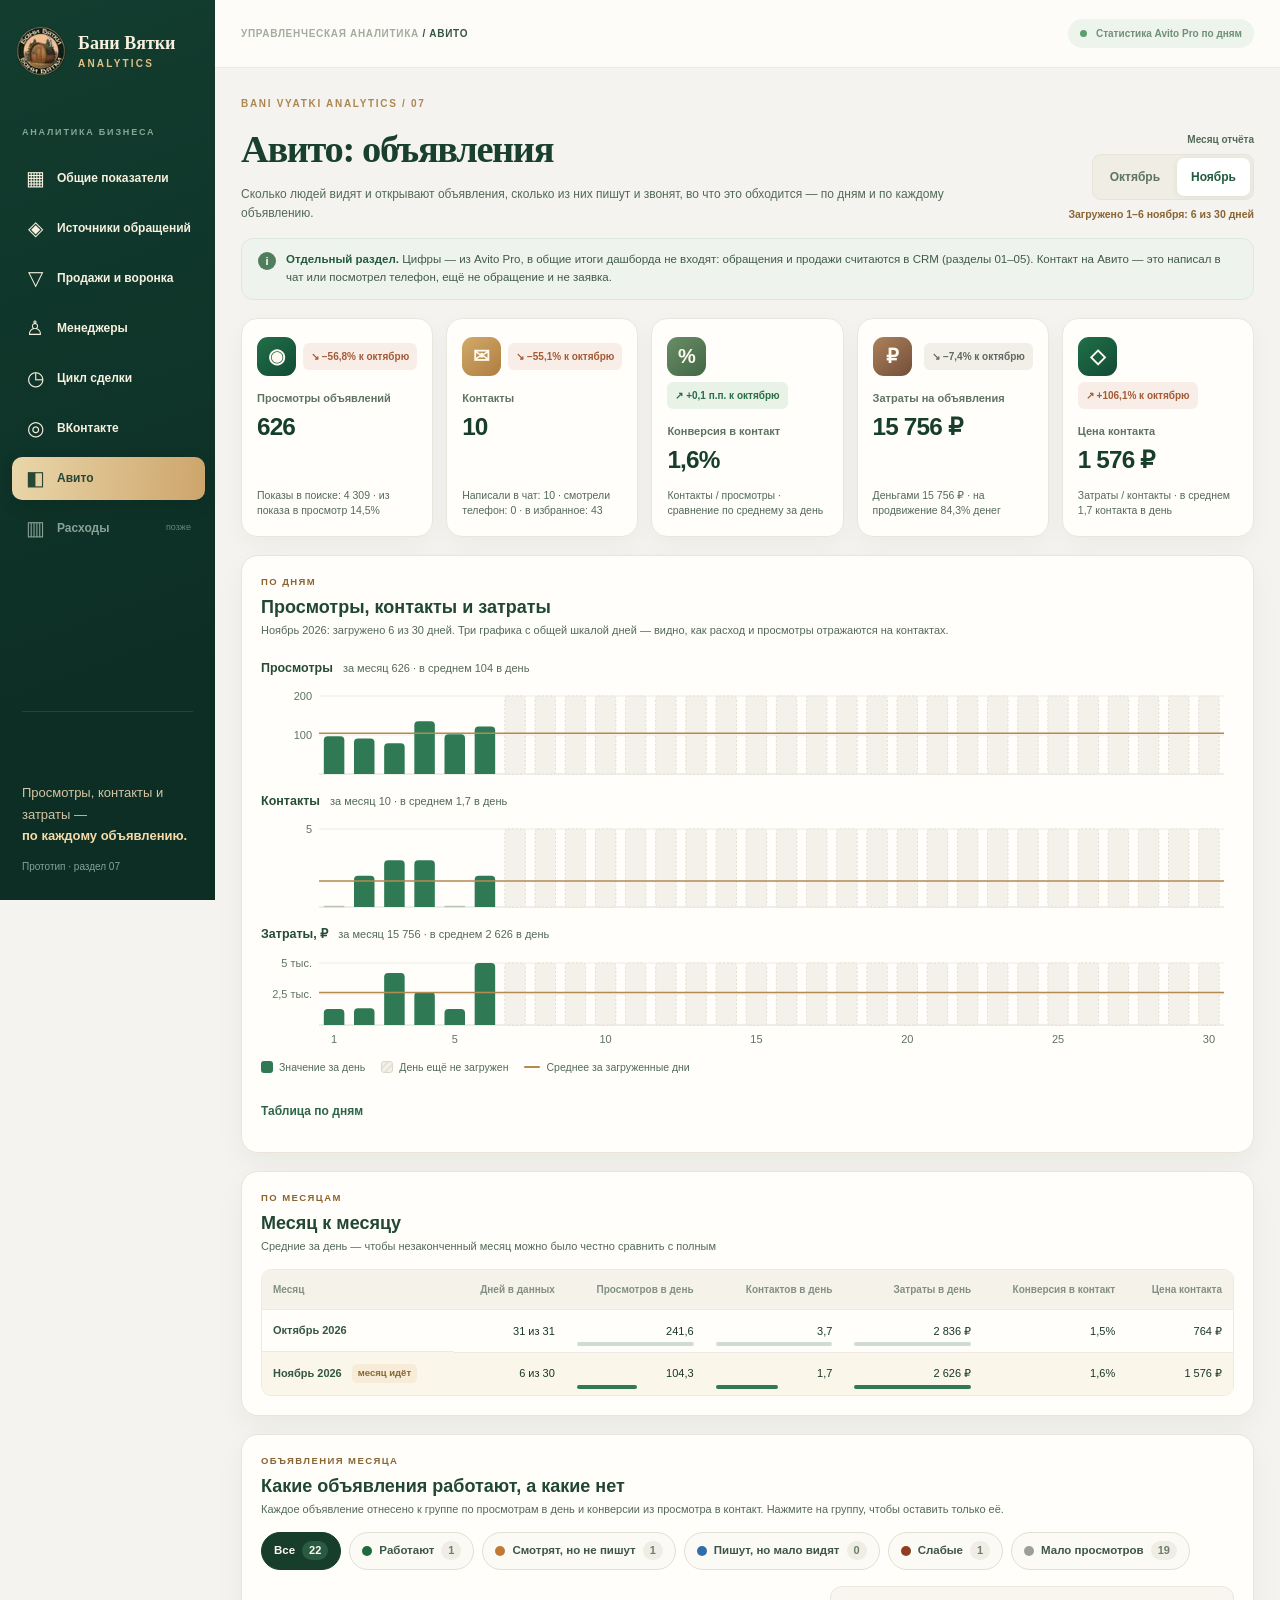
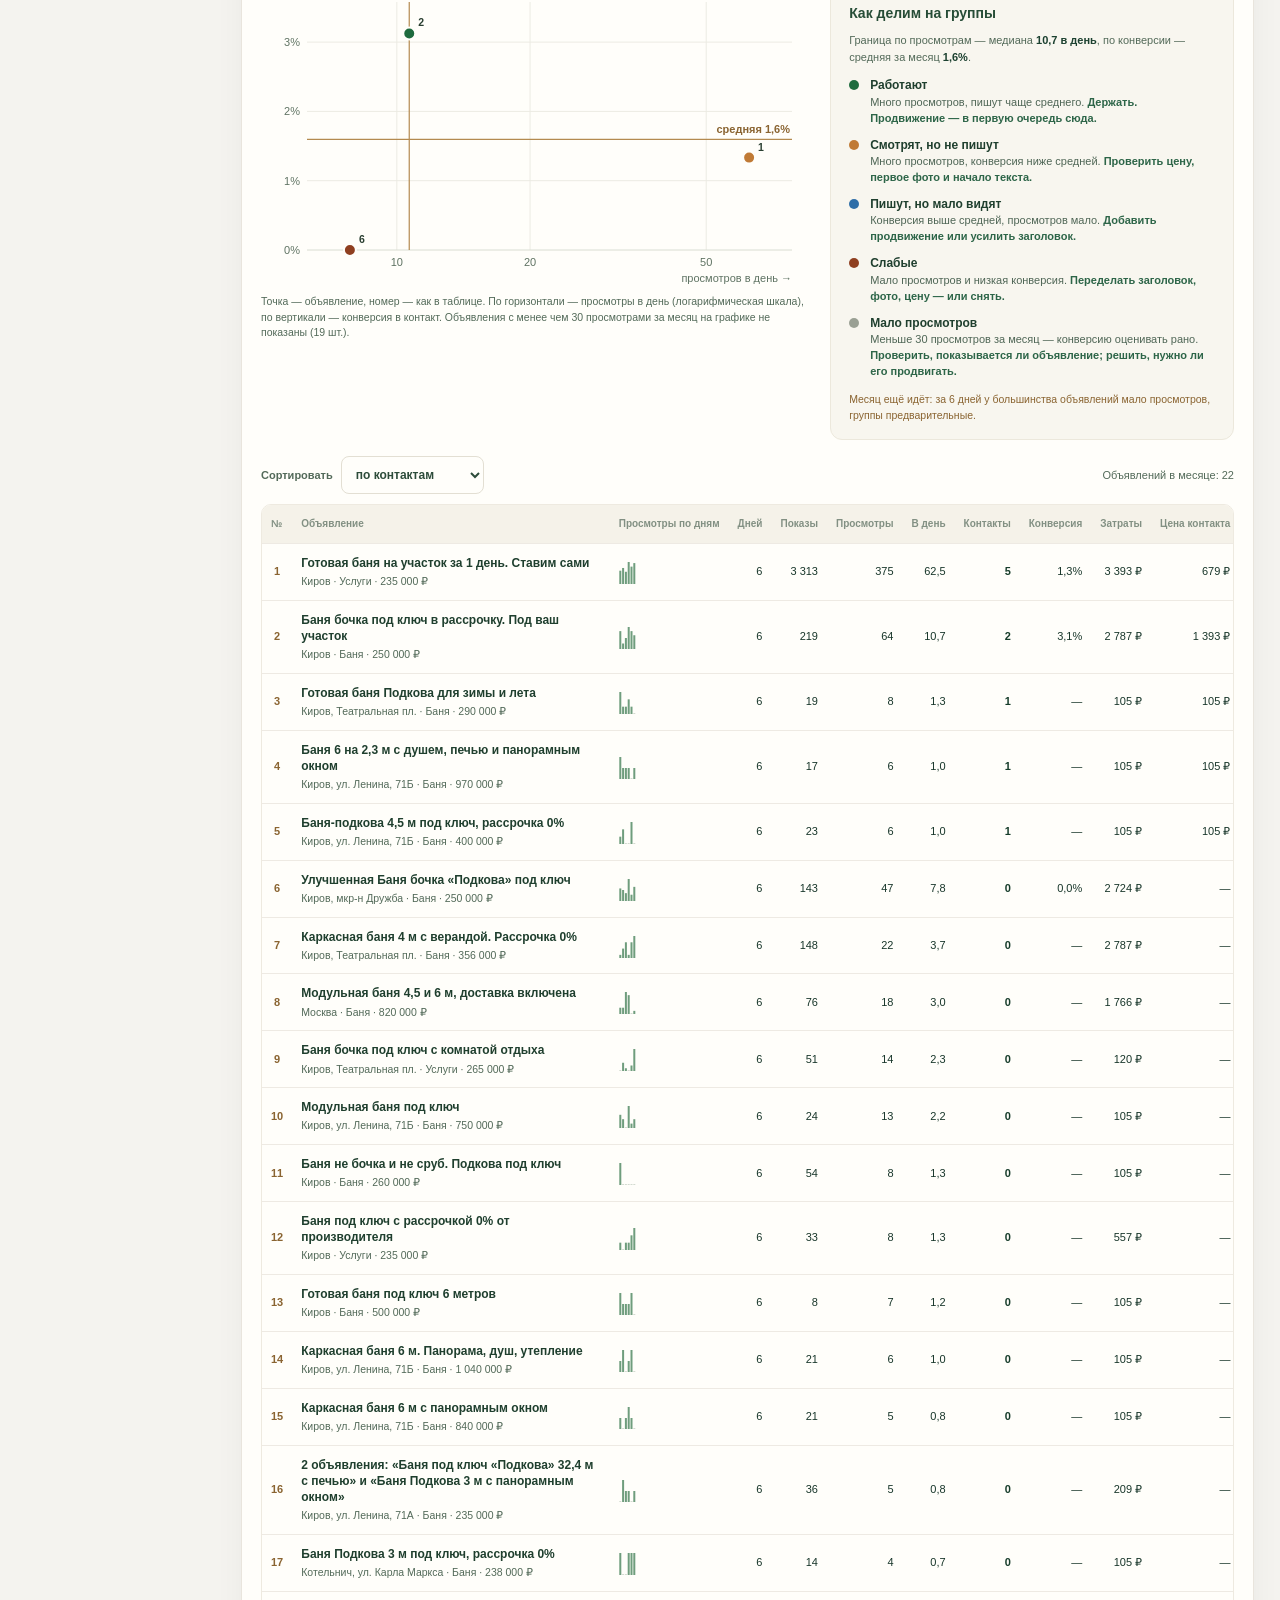
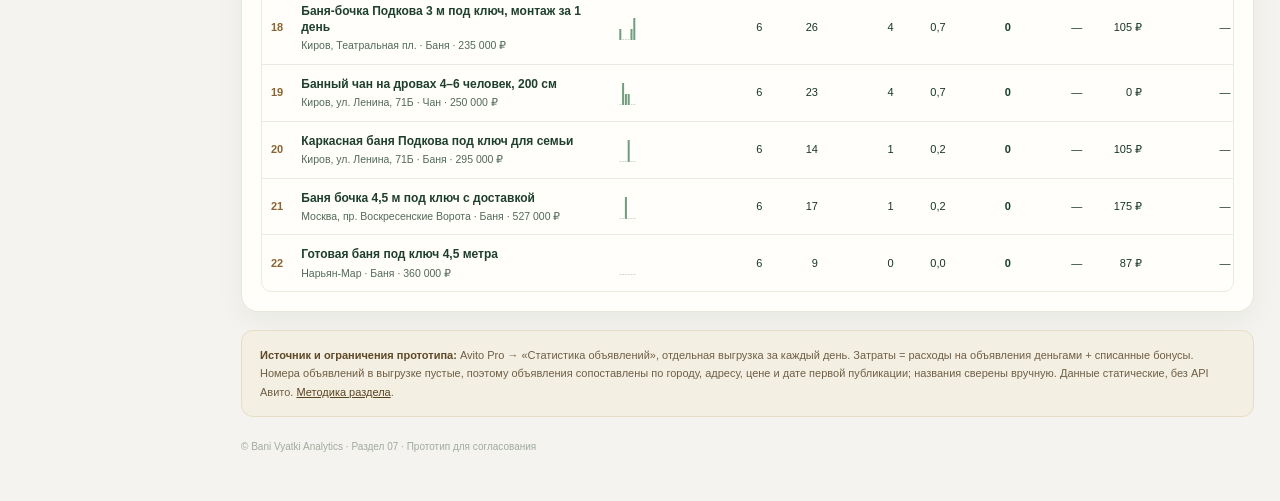
==== avito.html @ 8aa52f0e "Раздел 07 «Авито: объявления»: статистика Avito Pro по дням и объявлениям Отдельный раздел, в общие " ====
<!doctype html>
<html lang="ru">
<head>
<meta charset="utf-8">
<meta name="viewport" content="width=device-width,initial-scale=1">
<meta name="robots" content="noindex,nofollow">
<meta name="theme-color" content="#123d2f">
<title>Авито: объявления | Bani Vyatki Analytics</title>
<link rel="icon" type="image/webp" href="./assets/logo-bani-vyatki.webp">
<link rel="stylesheet" href="./design-system.css">
<link rel="stylesheet" href="./styles.css">
<link rel="stylesheet" href="./avito.css">
<link rel="stylesheet" href="./navigation.css">
<script src="./avito-data.js" defer></script>
<script src="./avito.js" defer></script>
<script src="./navigation.js" defer></script>
</head>
<body>
<div class="app-shell">
  <aside class="sidebar">
    <div class="brand"><span class="brand-mark"><img src="./assets/logo-bani-vyatki.webp" alt="Логотип Бани Вятки" width="52" height="52"></span><span class="brand-text"><b>Бани Вятки</b><small>ANALYTICS</small></span>
      <button class="bv-menu-toggle" type="button" aria-controls="bv-primary-nav" aria-expanded="false" aria-label="Открыть меню разделов">
        <span class="bv-menu-bars" aria-hidden="true"><span></span><span></span><span></span></span>
        <span class="bv-menu-toggle-text" aria-hidden="true">Меню</span>
      </button>
    </div>
    <div class="sidebar-caption">АНАЛИТИКА БИЗНЕСА</div>
    <nav id="bv-primary-nav" aria-label="Разделы дашборда">
      <a class="nav-link" href="./index.html" aria-label="Общие показатели" data-bv-label="Общие показатели"><span class="nav-icon" aria-hidden="true">▦</span><span class="bv-nav-label">Общие показатели</span></a>
      <a class="nav-link" href="./sources.html" aria-label="Источники обращений" data-bv-label="Источники обращений"><span class="nav-icon" aria-hidden="true">◈</span><span class="bv-nav-label">Источники обращений</span></a>
      <a class="nav-link" href="./sales.html" aria-label="Продажи и воронка" data-bv-label="Продажи и воронка"><span class="nav-icon" aria-hidden="true">▽</span><span class="bv-nav-label">Продажи и воронка</span></a>
      <a class="nav-link" href="./managers.html" aria-label="Менеджеры" data-bv-label="Менеджеры"><span class="nav-icon" aria-hidden="true">♙</span><span class="bv-nav-label">Менеджеры</span></a>
      <a class="nav-link" href="./cycle.html" aria-label="Цикл сделки" data-bv-label="Цикл сделки"><span class="nav-icon" aria-hidden="true">◷</span><span class="bv-nav-label">Цикл сделки</span></a>
      <a class="nav-link" href="./vk.html" aria-label="ВКонтакте" data-bv-label="ВКонтакте"><span class="nav-icon" aria-hidden="true">◎</span><span class="bv-nav-label">ВКонтакте</span></a>
      <a class="nav-link current" aria-current="page" href="./avito.html" aria-label="Авито: объявления" data-bv-label="Авито: объявления"><span class="nav-icon" aria-hidden="true">◧</span><span class="bv-nav-label">Авито</span></a>
      <span class="nav-link pending" data-bv-label="Расходы · позже" aria-label="Раздел «Расходы» пока не готов"><span class="nav-icon" aria-hidden="true">▥</span><span class="bv-nav-label">Расходы</span> <i>позже</i></span>
    </nav>
    <div class="sidebar-bottom">Просмотры, контакты и затраты —<br><strong>по каждому объявлению.</strong><small>Прототип · раздел 07</small></div>
  </aside>
  <div class="workspace">
    <header class="topbar"><span>УПРАВЛЕНЧЕСКАЯ АНАЛИТИКА <b>/ АВИТО</b></span><span class="demo-status"><span class="status-dot"></span> Статистика Avito Pro по дням</span></header>
    <main class="av-main" id="avito">
      <section class="av-heading">
        <div><p class="eyebrow">BANI VYATKI ANALYTICS / 07</p><h1>Авито: объявления</h1><p class="subtitle">Сколько людей видят и открывают объявления, сколько из них пишут и звонят, во что это обходится — по дням и по каждому объявлению.</p></div>
        <div class="av-month-picker"><span id="avMonthLabel">Месяц отчёта</span><div class="av-toggle av-month-switch" id="avMonthSwitch" role="group" aria-labelledby="avMonthLabel"></div><small id="avMonthNote" class="av-month-note"></small></div>
      </section>

      <div class="av-scope"><span class="av-scope-icon" aria-hidden="true">i</span><p><strong>Отдельный раздел.</strong> Цифры — из Avito Pro, в общие итоги дашборда не входят: обращения и продажи считаются в CRM (разделы 01–05). Контакт на Авито — это написал в чат или посмотрел телефон, ещё не обращение и не заявка.</p></div>

      <section class="av-kpis" id="avKpis" aria-label="Ключевые показатели месяца"></section>

      <section class="av-panel av-daily" aria-labelledby="avDailyTitle">
        <div class="av-panel-header"><div><span class="av-kicker">ПО ДНЯМ</span><h2 id="avDailyTitle">Просмотры, контакты и затраты</h2><p id="avDailySubtitle">Три графика с общей шкалой дней: видно, как расход и просмотры отражаются на контактах</p></div></div>
        <div id="avDaily" class="av-daily-charts"></div>
        <div class="av-legend"><span><i class="av-key bar"></i>Значение за день</span><span><i class="av-key empty"></i>День ещё не загружен</span><span><i class="av-key avg"></i>Среднее за загруженные дни</span></div>
        <details class="av-details"><summary>Таблица по дням</summary><div class="table-scroll" role="region" aria-label="Таблица показателей по дням" tabindex="0"><table id="avDailyTable"><thead><tr><th scope="col">День</th><th scope="col">Объявлений</th><th scope="col">Показы</th><th scope="col">Просмотры</th><th scope="col">Контакты</th><th scope="col">Чат / телефон</th><th scope="col">В избранное</th><th scope="col">Затраты, ₽</th><th scope="col">из них бонусами</th></tr></thead><tbody></tbody></table></div></details>
      </section>

      <section class="av-panel av-months-panel" aria-labelledby="avMonthsTitle">
        <div class="av-panel-header"><div><span class="av-kicker">ПО МЕСЯЦАМ</span><h2 id="avMonthsTitle">Месяц к месяцу</h2><p>Средние за день — чтобы незаконченный месяц можно было честно сравнить с полным</p></div></div>
        <div class="table-scroll" role="region" aria-label="Сравнение месяцев" tabindex="0"><table id="avMonths"><thead><tr><th scope="col">Месяц</th><th scope="col">Дней в данных</th><th scope="col">Просмотров в день</th><th scope="col">Контактов в день</th><th scope="col">Затраты в день</th><th scope="col">Конверсия в контакт</th><th scope="col">Цена контакта</th></tr></thead><tbody></tbody></table></div>
      </section>

      <section class="av-panel av-listings" aria-labelledby="avListTitle">
        <div class="av-panel-header"><div><span class="av-kicker">ОБЪЯВЛЕНИЯ МЕСЯЦА</span><h2 id="avListTitle">Какие объявления работают, а какие нет</h2><p id="avListSubtitle">Каждое объявление отнесено к группе по просмотрам в день и конверсии из просмотра в контакт</p></div></div>
        <div id="avGroups" class="av-groups" role="group" aria-label="Фильтр по группам"></div>
        <div class="av-list-body">
          <figure class="av-scatter-wrap">
            <div id="avScatter" class="av-scatter"></div>
            <figcaption id="avScatterCaption" class="av-scatter-caption"></figcaption>
          </figure>
          <div id="avRules" class="av-rules"></div>
        </div>
        <div class="av-list-tools">
          <label for="avSort">Сортировать<select id="avSort"><option value="contacts">по контактам</option><option value="views">по просмотрам</option><option value="cost">по затратам</option><option value="cpc">по цене контакта</option><option value="cr">по конверсии</option></select></label>
          <span id="avListCount" class="av-list-count" aria-live="polite"></span>
        </div>
        <div class="table-scroll av-table-wrap" role="region" aria-label="Таблица объявлений" tabindex="0"><table id="avTable"><thead><tr><th scope="col">№</th><th scope="col">Объявление</th><th scope="col">Просмотры по дням</th><th scope="col">Дней</th><th scope="col">Показы</th><th scope="col">Просмотры</th><th scope="col">В день</th><th scope="col">Контакты</th><th scope="col">Конверсия</th><th scope="col">Затраты</th><th scope="col">Цена контакта</th><th scope="col">Группа</th></tr></thead><tbody></tbody></table></div>
        <ol id="avCards" class="av-cards" aria-label="Объявления месяца — мобильная версия"></ol>
        <button type="button" id="avCardsMore" class="av-more" hidden></button>
      </section>

      <div class="av-method-summary"><strong>Источник и ограничения прототипа:</strong> Avito Pro → «Статистика объявлений», отдельная выгрузка за каждый день. Затраты = расходы на объявления деньгами + списанные бонусы. Номера объявлений в выгрузке пустые, поэтому объявления сопоставлены по городу, адресу, цене и дате первой публикации; названия сверены вручную. Данные статические, без API Авито. <a href="./docs/avito.md">Методика раздела</a>.</div>
      <footer>© Bani Vyatki Analytics · Раздел 07 · Прототип для согласования</footer>
    </main>
  </div>
</div>
<div id="avTip" class="av-tip" role="status" aria-live="polite" hidden></div>
</body>
</html>
---- design-system.css ----
/*
 * Bani Vyatki Analytics · Design System v0.1 · Iteration 01
 *
 * Basis: NeuroLab Web R01 (composition), R02 (design tokens),
 * R03 (action semantics), R12 (focus and motion); Q4-05–Q4-12.
 *
 * This layer is loaded BEFORE styles.css and any page-specific stylesheet.
 * It introduces a single semantic token source, not a new visual theme.
 * Existing desktop appearance is intentionally preserved by legacy aliases.
 *
 * Breakpoint contract (CSS custom properties cannot be used in @media):
 *   Wide            : > 1460px
 *   Compact desktop : 1141–1460px
 *   Tablet / rail   : 721–1140px
 *   Mobile shell    : <= 720px
 *   Narrow mobile   : <= 390px
 *
 * Individual complex charts/tables retain their current content-specific
 * breakpoints until iterations 03–07. The mobile navigation is iteration 02.
 */
:root {
  color-scheme: light;

  /* Semantic brand and surfaces (do not use decorative gold as body text). */
  --bv-color-forest: #0f352a;
  --bv-color-forest-light: #174b39;
  --bv-color-forest-sidebar-top: #123d2f;
  --bv-color-forest-sidebar-bottom: #0d2e25;
  --bv-color-sidebar-ink: #f7f0de;
  --bv-color-page: #f4f3ef;
  --bv-color-surface: #fffefb;
  --bv-color-surface-bright: #fffefa;
  --bv-color-warm-cream: #f6f3ed;
  --bv-color-ink: #18362a;
  --bv-color-secondary-ink: #536a59;
  --bv-color-legacy-muted: #7f8e84;
  --bv-color-border: #e9e6dd;
  --bv-color-gold-decorative: #d0ac72;
  --bv-color-gold-light: #ecd2a6;
  --bv-color-gold-nav-start: #ead6aa;
  --bv-color-gold-nav-end: #cda56b;
  --bv-color-success: #26704b;
  --bv-color-focus: #d6a958;

  /* Brand typography. Small-data labels are audited per page later. */
  --bv-font-body: Inter, "Segoe UI", Arial, sans-serif;
  --bv-font-heading: Georgia, serif;
  --bv-font-size-body: 14px;
  --bv-font-size-secondary: 12px;
  --bv-font-size-label: 12px;
  --bv-font-size-heading: clamp(32px, 3vw, 43px);
  --bv-line-height-body: 1.55;

  /* Rhythm and geometry. Desktop sizes preserve the approved layout. */
  --bv-space-1: 4px;
  --bv-space-2: 8px;
  --bv-space-3: 12px;
  --bv-space-4: 16px;
  --bv-space-5: 20px;
  --bv-space-6: 24px;
  --bv-space-8: 32px;
  --bv-space-9: 36px;
  --bv-space-12: 48px;
  --bv-layout-max-width: 1650px;
  --bv-sidebar-width: 240px;
  --bv-sidebar-width-compact: 215px;
  --bv-sidebar-width-rail: 70px;
  --bv-gutter-desktop: 36px;
  --bv-gutter-compact: 26px;
  --bv-gutter-mobile: 12px;
  --bv-header-gutter-mobile: 14px;
  --bv-radius-control: 10px;
  --bv-radius-card: 16px;
  --bv-radius-panel: 17px;
  --bv-shadow-panel: 0 15px 38px rgba(30, 57, 40, .055);
  --bv-focus-outline-width: 3px;
  --bv-control-target-min: 44px;

  /* Compatibility aliases for existing CSS; remove only after modules migrate. */
  --forest: var(--bv-color-forest);
  --forest2: var(--bv-color-forest-light);
  --gold: var(--bv-color-gold-decorative);
  --gold2: var(--bv-color-gold-light);
  --cream: var(--bv-color-warm-cream);
  --panel: var(--bv-color-surface);
  --ink: var(--bv-color-ink);
  --muted: var(--bv-color-legacy-muted);
  --border: var(--bv-color-border);
  --green: var(--bv-color-success);
  --shadow: var(--bv-shadow-panel);
}

/* Non-destructive baseline for responsive media and consistent sizing. */
*, *::before, *::after { box-sizing: border-box; }
img { max-width: 100%; } /* SVG charts retain their own viewBox/scroll sizing. */
.brand-mark img { width: 52px; height: 52px; object-fit: contain; }

/* Common opt-in primitives for the next iterations (not forced on old UI). */
.bv-visually-hidden {
  position: absolute !important;
  width: 1px !important;
  height: 1px !important;
  padding: 0 !important;
  margin: -1px !important;
  overflow: hidden !important;
  clip: rect(0, 0, 0, 0) !important;
  white-space: nowrap !important;
  border: 0 !important;
}
.bv-scroll-region {
  max-width: 100%;
  min-width: 0;
  overflow-x: auto;
  overscroll-behavior-inline: contain;
  -webkit-overflow-scrolling: touch;
}
.bv-truncate { overflow: hidden; text-overflow: ellipsis; white-space: nowrap; }
.bv-wrap-anywhere { overflow-wrap: anywhere; }
.bv-num { font-variant-numeric: tabular-nums; }
.bv-focusable:focus-visible {
  outline: var(--bv-focus-outline-width) solid var(--bv-color-focus);
  outline-offset: 3px;
}

/* The default applies only to opting-in links/buttons, avoiding UI regressions. */
.bv-touch-target { min-width: var(--bv-control-target-min); min-height: var(--bv-control-target-min); }

@media (prefers-reduced-motion: reduce) {
  .bv-motion { animation-duration: .01ms !important; transition-duration: .01ms !important; }
}
---- styles.css ----
/* Shared tokens and compatibility aliases live in design-system.css. */
*{box-sizing:border-box}html{scroll-behavior:smooth}body{margin:0;color:var(--bv-color-ink);background:var(--bv-color-page);font:var(--bv-font-size-body)/var(--bv-line-height-body) var(--bv-font-body)}a{color:inherit;text-decoration:none}h1,h2,h3,p{margin-top:0}button,select{font:inherit}select{cursor:pointer}:focus-visible{outline:var(--bv-focus-outline-width) solid var(--bv-color-focus);outline-offset:3px}
.app-shell{min-height:100vh;display:grid;grid-template-columns:var(--bv-sidebar-width) minmax(0,1fr)}.sidebar{background:linear-gradient(160deg,var(--bv-color-forest-sidebar-top),var(--bv-color-forest-sidebar-bottom) 75%);color:var(--bv-color-sidebar-ink);padding:28px 17px 25px;display:flex;flex-direction:column;min-height:100vh;position:sticky;top:0;height:100vh}
.brand{display:flex;align-items:center;gap:10px;padding:0 2px}.brand-mark{width:54px;display:inline-grid;place-items:center;flex:none}.brand-text{display:grid;line-height:1.25}.brand-text b{font-family:var(--bv-font-heading);font-size:20px;font-weight:700;white-space:nowrap}.brand-text small{color:#e4be83;font-size:10px;font-weight:800;letter-spacing:.22em;margin-top:4px}.sidebar-caption{font-size:9px;color:#87a896;letter-spacing:.2em;margin:49px 10px 17px;font-weight:800}.sidebar nav{display:grid;gap:7px}.nav-link{display:flex;align-items:center;gap:13px;border-radius:10px;min-height:43px;padding:0 14px;font-weight:650;font-size:12px;white-space:nowrap}.nav-link.current{background:linear-gradient(95deg,var(--bv-color-gold-nav-start),var(--bv-color-gold-nav-end));color:#254734;box-shadow:0 5px 15px #051d1730}.nav-link.pending{color:#a9beb1;opacity:.8}.nav-link i{font-size:9px;font-weight:500;margin-left:auto;color:#7b9e89;font-style:normal}.nav-icon{font-size:20px;font-weight:500;display:inline-flex;width:18px;justify-content:center}.sidebar-bottom{margin:auto 10px 0;padding-top:70px;border-top:1px solid #ffffff19;color:#d6c4a4;font-size:13px;line-height:1.65}.sidebar-bottom strong{color:#f5dba8}.sidebar-bottom small{display:block;color:#84a396;margin-top:12px;font-size:10px}
.workspace{min-width:0}.topbar{height:68px;display:flex;align-items:center;justify-content:space-between;gap:20px;padding:0 var(--bv-gutter-desktop);border-bottom:1px solid #e8eae3;background:#fdfcf9;color:#a3ac9f;font-size:10px;letter-spacing:.07em;font-weight:750}.topbar b{color:#315540}.demo-status{letter-spacing:0;font-weight:650;color:#719078;border-radius:20px;background:#edf4ec;padding:7px 12px;white-space:nowrap}.status-dot{display:inline-block;width:7px;height:7px;border-radius:50%;background:#5d9d70;margin-right:6px}
main{max-width:var(--bv-layout-max-width);margin:auto;padding:34px var(--bv-gutter-desktop) 24px}.page-heading{display:flex;align-items:end;justify-content:space-between;gap:20px;margin-bottom:25px}.eyebrow{font-size:10px;letter-spacing:.17em;font-weight:850;color:#ac8750;margin:0 0 8px}.page-heading h1{font-family:var(--bv-font-heading);font-size:clamp(32px,3vw,43px);letter-spacing:-.045em;margin:0 0 6px;font-weight:700;color:#1a3b2d}.subtitle{color:#849287;margin:0;max-width:700px;font-size:12px}.controls{display:flex;gap:11px;align-items:end}.month,.controls label{border:1px solid #e7e6d9;background:#fffefa;border-radius:11px;padding:10px 14px;min-height:64px;display:grid;gap:2px;min-width:155px;white-space:nowrap}.month>span,.controls label{font-size:10px;color:#879588;font-weight:600}.month b{font-size:13px;color:#31503d}.controls label select{margin-top:1px;border:0;background:transparent;color:#31503d;font-size:13px;font-weight:800;padding:0 21px 0 0;outline-offset:7px;min-width:135px}
.card-section{background:var(--panel);border:1px solid #e9e5d9;box-shadow:var(--shadow);border-radius:20px;padding:24px}.section-title{display:flex;justify-content:space-between;gap:16px;align-items:center;margin-bottom:19px}.section-title>div{display:flex;align-items:center;gap:11px}.gold-line{display:block;width:4px;height:26px;border-radius:4px;background:#c6a168}.section-title h2{font-size:17px;margin:0;color:#244634}.section-hint{color:#93a094;font-size:11px}
.kpi-grid{display:grid;grid-template-columns:repeat(4,minmax(0,1fr));gap:12px}.kpi{min-width:0;position:relative;min-height:282px;border:1px solid #eceae2;background:linear-gradient(145deg,#fff,#fcfbf8);border-radius:16px;padding:20px 18px;box-shadow:0 8px 24px rgba(34,53,35,.035);display:flex;flex-direction:column}.kpi-revenue{border-color:#e6ddc6}.kpi-head{display:flex;align-items:center;justify-content:space-between;gap:7px;margin-bottom:18px}.glyph{display:grid;place-items:center;border-radius:11px;color:#fff9ea;font-size:25px;font-weight:800;width:41px;height:41px;flex:none}.glyph.gold{background:linear-gradient(140deg,#d7ad64,#ae824b)}.glyph.green{background:linear-gradient(140deg,#2a7b55,#195039)}.glyph.brown{background:linear-gradient(140deg,#af835e,#764a2f)}.glyph.olive{background:linear-gradient(140deg,#6b9470,#416d50)}.trend{color:#29754f;background:#eaf4ec;font-size:10px;font-weight:800;padding:6px 8px;border-radius:6px;white-space:nowrap}
.kpi h3{font-size:12px;color:#708373;font-weight:800;line-height:1.3;min-height:30px;margin:0 0 4px}.big-number{font-size:clamp(25px,2.2vw,36px);font-weight:850;letter-spacing:-.055em;line-height:1.24;color:#1b3e2f;font-variant-numeric:tabular-nums;white-space:nowrap}.big-number small{font-size:.55em;letter-spacing:0;color:#557461}.metric-meta{display:flex;justify-content:space-between;gap:4px;margin-top:auto;align-items:center;font-size:10.5px;color:#869486;padding-top:28px}.metric-meta b{color:#4e6c56}.metric-meta strong{color:#245d3b;font-size:13px}.progress{height:7px;background:#eaece4;overflow:hidden;border-radius:50px;margin-top:9px}.progress-fill{height:100%;width:0;background:linear-gradient(90deg,#36774d,#68a178);border-radius:50px;transition:width .25s ease}.progress-fill.below{background:linear-gradient(90deg,#b58b4b,#dfb775)}.kpi-foot{font-size:10.5px;color:#879687;margin:11px 0 0;min-height:16px}.minikpis{border-top:1px solid var(--border);margin-top:20px;padding-top:20px;display:grid;grid-template-columns:repeat(3,minmax(0,1fr));gap:10px}.mini{border-radius:10px;background:#f9f7f1;border:1px solid #efebe1;padding:12px 16px;display:grid;gap:2px}.mini span{font-size:11px;color:#829186}.mini b{font-size:21px;color:#21422f;letter-spacing:-.025em}.mini small{font-size:10px;color:#899587}
.detail-grid{display:grid;grid-template-columns:repeat(2,minmax(0,1fr));gap:16px;margin-top:19px}.detail-panel{min-width:0;border:1px solid #e9e6dd;border-radius:17px;background:#fffefa;padding:23px;box-shadow:var(--shadow)}.panel-top{display:flex;align-items:start;justify-content:space-between;gap:9px;margin-bottom:15px}.panel-top h2{font-size:18px;margin:0 0 2px;color:#264b37}.panel-top p:last-child{font-size:11px;color:#8c998d;margin:0}.scenario-pill{color:#477550;font-size:10px;white-space:nowrap;border-radius:99px;background:#edf4eb;padding:6px 9px;font-weight:800}.table-scroll{overflow:auto;border:1px solid #eeeae0;border-radius:10px}table{border-collapse:collapse;width:100%;min-width:540px;font-size:11px}th,td{padding:12px 11px;border-bottom:1px solid #eeeae3;white-space:nowrap;text-align:right;font-variant-numeric:tabular-nums}thead th{background:#f5f2e9;color:#829083;font-size:10px;font-weight:800}tbody th{text-align:left;color:#335743;font-weight:700}thead th:first-child{text-align:left}tbody tr:last-child th,tbody tr:last-child td{border-bottom:0}tbody tr:hover{background:#fdf9ee}.cell-highlight{background:#f8efdc;color:#785329;font-weight:850}.cell-actual{font-weight:850;color:#164332}.result{display:inline-block;padding:4px 6px;border-radius:5px;font-weight:750;font-size:10px}.result.good{color:#236b45;background:#e7f4eb}.result.bad{color:#ae6742;background:#fcf0e5}.result.neutral{color:#697870;background:#f2f3ef}.panel-note{font-size:10.5px;color:#879487;line-height:1.65;margin:11px 0 0}.source-summary{margin-top:19px;padding:19px 23px;border-radius:16px;display:flex;align-items:center;justify-content:space-between;gap:20px;border:1px solid #e9e5d7;background:#fffefb}.source-summary h2{font-size:16px;margin:0}.source-summary span{font-size:11px;color:#869486}.source-pills{display:flex;gap:9px;flex-wrap:wrap}.source-pills>span{background:#f8f5ed;border-radius:8px;padding:10px 15px;display:flex;align-items:center;gap:7px}.source-pills strong{color:#294b36;font-size:15px}.dot{width:8px;height:8px;border-radius:50%;display:inline-block}.green-dot{background:#367350}.brown-dot{background:#aa7954}.gold-dot{background:#d2a052}.disclaimer{background:#f3efe5;border:1px solid #e9dfca;border-radius:12px;padding:14px 18px;color:#877b66;font-size:11px;line-height:1.65;margin-top:18px}.disclaimer strong{color:#705a35}footer{color:#a0ab9e;font-size:10px;margin:22px 0}
@media(max-width:1460px){.app-shell{grid-template-columns:var(--bv-sidebar-width-compact) minmax(0,1fr)}.sidebar{padding:25px 12px}.brand-text b{font-size:18px}.kpi{padding:16px 13px}.big-number{font-size:clamp(23px,2.12vw,31px)}main{padding:28px var(--bv-gutter-compact) 24px}.topbar{padding:0 var(--bv-gutter-compact)}.trend{font-size:9px}.detail-panel{padding:17px}}
@media(max-width:1140px){.app-shell{grid-template-columns:var(--bv-sidebar-width-rail) minmax(0,1fr)}.sidebar{padding:24px 8px}.brand-mark{width:52px}.brand-text,.sidebar-caption,.nav-link i,.sidebar-bottom{display:none}.nav-link{font-size:0;justify-content:center;padding:0}.nav-icon{font-size:22px}.kpi-grid{grid-template-columns:repeat(2,minmax(0,1fr))}.kpi{min-height:247px}.big-number{font-size:34px}.detail-grid{grid-template-columns:1fr}}
@media(max-width:720px){.app-shell{display:block}.sidebar{position:static;height:auto;min-height:0;padding:8px 15px}.brand-text{display:grid}.brand-text b{font-size:17px}.sidebar nav,.sidebar-caption,.sidebar-bottom{display:none}.brand-mark,.brand-mark svg{width:43px;height:43px}.topbar{height:43px;padding:0 var(--bv-header-gutter-mobile)}.topbar>span:first-child{font-size:8px}.demo-status{font-size:9px;padding:4px 8px}main{padding:20px var(--bv-gutter-mobile)}.page-heading{flex-direction:column;align-items:start}.page-heading h1{font-size:34px}.controls{width:100%;flex-wrap:wrap}.month,.controls label{flex:1;min-width:130px}.card-section{padding:15px;border-radius:15px}.section-hint{display:none}.kpi-grid{gap:9px}.kpi{min-height:250px;padding:12px 10px}.kpi h3{font-size:10px;min-height:32px}.kpi-head{gap:4px}.glyph{width:33px;height:33px;font-size:19px}.trend{font-size:8px;padding:4px}.big-number{font-size:clamp(18px,5vw,29px)}.metric-meta{font-size:9px}.minikpis{grid-template-columns:1fr}.mini{padding:10px 12px}.detail-panel{padding:14px}.source-summary{align-items:start;flex-direction:column;padding:15px}.panel-top{flex-direction:column}.source-pills>span{padding:8px 10px}}
@media(max-width:390px){.kpi-grid{grid-template-columns:1fr}.kpi{min-height:230px}.big-number{font-size:34px}.trend{font-size:10px}}
@media(prefers-reduced-motion:reduce){*{scroll-behavior:auto!important;transition:none!important}}
---- avito.css ----
/* Bani Vyatki Analytics — 07: Авито: объявления.
   Базовая оболочка — styles.css; токены — design-system.css; navigation.css подключается после этого файла.
   Раздел не зависит от стилей других разделов: компоненты описаны здесь с префиксом av-. */
:root{
  --av-bar:#2f7a55;--av-bar-active:#174b39;--av-empty-a:#f3f1ea;--av-empty-b:#e7e3d7;
  --av-grid:#ecebe3;--av-axis:#5f7363;--av-avg:#b48a4f;--av-cross:#f6ecd8;
}

/* ---------- shell ---------- */
.av-main{max-width:var(--bv-layout-max-width);padding:30px var(--bv-gutter-desktop) 25px}
.av-heading{display:flex;justify-content:space-between;gap:20px;align-items:flex-end;margin-bottom:16px}
.av-heading h1{font-family:var(--bv-font-heading);font-size:clamp(33px,3vw,43px);color:#193f2f;letter-spacing:-.035em;margin:0 0 6px}
.av-heading .subtitle{max-width:760px;color:var(--bv-color-secondary-ink)}
.av-month-picker{display:grid;gap:6px;justify-items:end;min-width:0;max-width:100%}
.av-month-picker>span{font-size:10px;color:var(--bv-color-secondary-ink);font-weight:700}
.av-month-note{font-size:10.5px;color:#8a6431;font-weight:700}
.av-toggle{display:flex;border-radius:9px;padding:3px;background:#efede4;border:1px solid #e6e3d8;gap:3px;flex:none;max-width:100%;overflow-x:auto}
.av-toggle button{flex:none;border:0;background:transparent;font-weight:800;color:#5f7363;border-radius:7px;padding:8px 14px;cursor:pointer;font-size:12px;min-height:38px}
.av-toggle button:hover{color:#21573c}
.av-toggle button.active{color:#225b3f;background:#fff;box-shadow:0 1px 6px #12362912}
.av-scope{display:flex;gap:10px;align-items:flex-start;margin:0 0 18px;padding:12px 16px;border-radius:12px;background:#eef4ed;border:1px solid #dde9dc;font-size:11.5px;color:#405a48;line-height:1.55}
.av-scope p{margin:0}.av-scope strong{color:#235a3e}
.av-scope-icon{display:inline-flex;flex:none;align-items:center;justify-content:center;color:#fff;background:#507d5b;width:18px;height:18px;border-radius:50%;font-size:11px;font-weight:800;margin-top:1px}

/* ---------- KPI ---------- */
.av-kpis{display:grid;grid-template-columns:repeat(5,minmax(0,1fr));gap:13px;margin-bottom:18px}
.av-kpi{min-width:0;background:var(--bv-color-surface-bright);border:1px solid #e8e7df;border-radius:var(--bv-radius-card);box-shadow:0 8px 24px rgba(32,51,38,.035);padding:18px 15px;min-height:190px;display:flex;flex-direction:column}
.av-kpi-top{display:flex;align-items:center;justify-content:space-between;gap:6px;margin-bottom:14px;flex-wrap:wrap}
.av-glyph{width:39px;height:39px;flex:none;border-radius:11px;display:grid;place-items:center;color:#fff9ef;font-size:20px;font-weight:800}
.av-glyph.green{background:linear-gradient(140deg,#207047,#124a35)}
.av-glyph.gold{background:linear-gradient(140deg,#d2aa68,#af7d41)}
.av-glyph.olive{background:linear-gradient(140deg,#698d65,#416746)}
.av-glyph.brown{background:linear-gradient(140deg,#ad815b,#724e39)}
.av-trend{white-space:nowrap;font-size:10px;font-weight:800;border-radius:6px;padding:6px 8px}
.av-trend.positive{background:#e9f2e7;color:#2a6d48}
.av-trend.negative{background:#f9eee7;color:#a35a37}
.av-trend.neutral{background:#f1efe7;color:#5f6b60}
.av-kpi h2{font-size:11px;color:#5f7363;font-weight:800;margin:0 0 5px}
.av-kpi strong{font-size:clamp(23px,1.9vw,31px);font-weight:850;letter-spacing:-.035em;white-space:nowrap;color:#173d2b;line-height:1.2;font-variant-numeric:tabular-nums}
.av-kpi strong small{font-size:.46em;color:#5c7a63;letter-spacing:0}
.av-kpi p{margin:auto 0 0;padding-top:13px;font-size:10.5px;color:var(--bv-color-secondary-ink);line-height:1.45}

/* ---------- panels ---------- */
.av-panel{min-width:0;border-radius:var(--bv-radius-panel);padding:23px;background:var(--bv-color-surface-bright);border:1px solid #e9e5dd;box-shadow:0 12px 30px rgba(28,54,34,.045);margin-bottom:18px}
.av-panel-header{display:flex;align-items:flex-start;justify-content:space-between;gap:12px;margin-bottom:14px}
.av-kicker{display:block;letter-spacing:.15em;color:#8a6431;font-weight:800;font-size:9.5px;margin-bottom:6px}
.av-panel-header h2{color:#214733;font-size:18px;line-height:1.25;margin:0 0 4px}
.av-panel-header p{color:var(--bv-color-secondary-ink);font-size:11px;margin:0;line-height:1.5;max-width:820px}
.av-legend{display:flex;flex-wrap:wrap;gap:8px 16px;margin-top:10px;font-size:10.5px;color:var(--bv-color-secondary-ink)}
.av-legend span{display:inline-flex;align-items:center;gap:6px}
.av-key{display:inline-block;width:12px;height:12px;border-radius:3px}
.av-key.bar{background:var(--av-bar)}
.av-key.empty{background:repeating-linear-gradient(135deg,var(--av-empty-a) 0 3px,var(--av-empty-b) 3px 5px);border:1px solid #ddd8ca}
.av-key.avg{height:2px;width:16px;border-radius:2px;background:var(--av-avg)}
.av-tag{display:inline-block;margin-left:6px;border-radius:5px;padding:2px 6px;font-size:9.5px;font-weight:800;color:#8a6431;background:#f6ecd8;vertical-align:1px;white-space:nowrap}
.table-scroll:focus-visible,.av-daily-charts:focus-visible{outline:var(--bv-focus-outline-width) solid var(--bv-color-focus);outline-offset:3px}

/* ---------- daily small multiples ---------- */
.av-daily-charts{display:grid;gap:4px;border-radius:10px;touch-action:pan-y}
.av-mini{margin:0;min-width:0}
.av-mini-title{display:flex;flex-wrap:wrap;align-items:baseline;gap:4px 10px;font-size:11px;color:var(--bv-color-secondary-ink);margin:6px 0 0}
.av-mini-title b{font-size:12.5px;color:#264c36}
.av-mini-svg{display:block;max-width:100%;height:auto;overflow:visible}
.av-grid-line{stroke:var(--av-grid);stroke-width:1}
.av-grid-line.base{stroke:#d9ddd2}
.av-axis{font-size:11px;fill:var(--av-axis);font-family:var(--bv-font-body);font-variant-numeric:tabular-nums}
.av-bar{fill:var(--av-bar)}
.av-bar.is-active{fill:var(--av-bar-active)}
.av-zero{stroke:#b9c4b8;stroke-width:1.5}
.av-empty{fill:var(--av-empty-a);stroke:#e2ddd0;stroke-width:1;stroke-dasharray:2 2}
.av-avg{stroke:var(--av-avg);stroke-width:1.5}
.av-cross{fill:var(--av-cross);opacity:.55;pointer-events:none}
.av-details{margin-top:14px}
.av-details summary{cursor:pointer;font-size:12px;font-weight:800;color:#2d6548;min-height:var(--bv-control-target-min);display:flex;align-items:center}
.av-details table{min-width:720px}
.av-details tr.is-empty td{color:#a0a69c;text-align:left}
.av-details tr.is-total th,.av-details tr.is-total td{font-weight:850;color:#173d2b;background:#f8f6ef}

/* tooltip */
.av-tip{position:fixed;z-index:50;pointer-events:none;background:#fffefa;border:1px solid #e2ddd0;border-radius:10px;box-shadow:0 10px 26px rgba(20,45,30,.16);padding:10px 12px;display:grid;gap:3px;font-size:11.5px;color:#3d5646;max-width:280px}
.av-tip[hidden]{display:none}
.av-tip b{font-size:12px;color:#1c4130;margin-bottom:2px}
.av-tip strong{color:#173d2b;font-variant-numeric:tabular-nums}

/* ---------- months ---------- */
#avMonths{min-width:700px}
#avMonths tbody th{display:flex;align-items:center;gap:4px;flex-wrap:wrap}
#avMonths tr.is-current th,#avMonths tr.is-current td{background:#fbf6ea}
.av-cellbar{position:relative;min-width:120px}
.av-cellbar span{position:relative;z-index:1}
.av-cellbar i{position:absolute;left:11px;bottom:6px;height:4px;border-radius:4px;background:#cfdcd2;max-width:calc(100% - 22px)}
tr.is-current .av-cellbar i{background:var(--av-bar)}

/* ---------- listings ---------- */
.av-groups{display:flex;flex-wrap:wrap;gap:8px;margin-bottom:16px}
.av-chip{display:inline-flex;align-items:center;gap:7px;border:1px solid #e3dfd3;background:#fbfaf5;border-radius:999px;padding:7px 12px;font-size:11.5px;font-weight:750;color:#3d5646;cursor:pointer;min-height:38px}
.av-chip b{font-size:11px;color:#6d7f71;background:#efede4;border-radius:999px;padding:1px 7px}
.av-chip:hover{border-color:#c9c2ad}
.av-chip.active{background:#173d2b;border-color:#173d2b;color:#fff9ef}
.av-chip.active b{background:#2b5a43;color:#fff9ef}
.av-chip:focus-visible,.av-pt:focus-visible{outline:var(--bv-focus-outline-width) solid var(--bv-color-focus);outline-offset:2px}
.av-chip-dot{display:inline-block;width:10px;height:10px;border-radius:50%;flex:none}
.av-list-body{display:grid;grid-template-columns:minmax(0,1.35fr) minmax(300px,1fr);gap:24px;align-items:start;margin-bottom:16px}
.av-scatter-wrap{margin:0;min-width:0}
.av-scatter{min-width:0}
.av-scatter-svg{display:block;max-width:100%;height:auto;overflow:visible}
.av-scatter-caption{font-size:10.5px;color:var(--bv-color-secondary-ink);line-height:1.5;margin-top:8px}
.av-threshold{stroke:#b48a4f;stroke-width:1.2}
.av-th-label{fill:#8a6431;font-weight:700}
.av-pt{cursor:default;outline:none}
.av-pt-hit{fill:transparent}
.av-pt-dot{stroke:#fffefa;stroke-width:2}
.av-pt-label{font-size:10.5px;font-weight:800;fill:#2a3f31;font-family:var(--bv-font-body);paint-order:stroke;stroke:#fffefa;stroke-width:3px;stroke-linejoin:round}
.av-pt.is-dim{opacity:.18}
.av-rules{background:#f8f6ef;border:1px solid #ece8dc;border-radius:12px;padding:16px 18px}
.av-rules h3{font-size:14px;color:#264c36;margin:0 0 8px}
.av-rules-th{font-size:11px;color:var(--bv-color-secondary-ink);margin:0 0 12px;line-height:1.5}
.av-rules-th strong{color:#1c4130}
.av-rule-list{list-style:none;margin:0;padding:0;display:grid;gap:10px}
.av-rule-list li{display:grid;grid-template-columns:12px 1fr;gap:9px;align-items:start;font-size:11px;line-height:1.45;color:#4f6656}
.av-rule-list .av-chip-dot{margin-top:3px}
.av-rule-list b{display:block;color:#1f3f2e;font-size:12px}
.av-rule-list em{font-style:normal;font-weight:700;color:#2d6548}
.av-rules-note{font-size:10.5px;color:#8a6431;margin:12px 0 0;line-height:1.5}
.av-list-tools{display:flex;align-items:center;justify-content:space-between;gap:12px;flex-wrap:wrap;margin-bottom:10px}
.av-list-tools label{display:inline-flex;align-items:center;gap:8px;font-size:11px;font-weight:700;color:var(--bv-color-secondary-ink)}
.av-list-tools select{border:1px solid #e3dfd3;background:#fffefa;border-radius:8px;padding:8px 10px;font-size:12px;font-weight:800;color:#2d4c3a;min-height:38px}
.av-list-count{font-size:11px;color:var(--bv-color-secondary-ink)}
#avTable{min-width:1120px}
#avTable th,#avTable td{padding:11px 9px}
#avTable td,#avTable th{vertical-align:middle}
#avTable thead th:nth-child(2){text-align:left}
#avTable td:nth-child(2){text-align:left;white-space:normal;min-width:260px;max-width:360px}
#avTable td:nth-child(12){text-align:left;white-space:normal;min-width:130px}
#avTable .av-group{white-space:normal}
.av-rank{text-align:center!important;color:#8a6431!important;font-weight:850!important}
.av-strong{font-weight:850;color:#173d2b}
.av-title{display:grid;gap:3px}
.av-title b{font-size:12px;color:#1f3f2e;line-height:1.35}
.av-title b.is-pending{color:#8f7f63;font-style:italic;font-weight:700}
.av-title small{font-size:10.5px;color:var(--bv-color-secondary-ink);line-height:1.4}
.av-spark{display:block}
.av-spark-bar{fill:#6f9d7d}
.av-spark-zero{fill:#c9d2c6}
.av-group{display:inline-flex;align-items:center;gap:6px;font-size:11px;font-weight:750;color:#2f4a39;white-space:nowrap}
.av-cards{display:none;list-style:none;margin:0;padding:0;gap:10px}
.av-card{border:1px solid #eeebe1;background:#fdfcf8;border-radius:12px;padding:13px 14px;display:grid;gap:9px}
.av-card-head{display:flex;justify-content:space-between;align-items:center;gap:8px}
.av-card-rank{font-weight:850;color:#8a6431;font-size:12px}
.av-card-grid{display:grid;grid-template-columns:repeat(3,minmax(0,1fr));gap:8px;margin:0}
.av-card-grid div{background:#fff;border:1px solid #f0ede4;border-radius:8px;padding:7px 8px;min-width:0}
.av-card-grid dt{font-size:9.5px;color:var(--bv-color-secondary-ink);font-weight:700}
.av-card-grid dd{margin:2px 0 0;font-size:13px;font-weight:850;color:#173d2b;font-variant-numeric:tabular-nums;white-space:nowrap}
.av-card-spark{display:grid;gap:4px}
.av-card-spark small{font-size:10px;color:var(--bv-color-secondary-ink)}
.av-card-spark .av-spark{width:100%;height:28px}

.av-more{display:none;width:100%;margin-top:10px;min-height:var(--bv-control-target-min);border:1px solid #d9d3c2;background:#fbfaf5;border-radius:10px;font-weight:800;font-size:12px;color:#2d6548;cursor:pointer}
.av-more[hidden]{display:none!important}
.av-card[hidden]{display:none}
.av-method-summary{background:#f4efe3;border:1px solid #e7ddc7;border-radius:12px;color:#6f5f45;padding:15px 18px;margin-top:18px;line-height:1.65;font-size:11px}
.av-method-summary strong{color:#5e4927}
.av-method-summary a{color:#5b4422;text-decoration:underline}

/* ---------- responsive ---------- */
@media(max-width:1460px){.av-main{padding:28px var(--bv-gutter-compact) 25px}.av-panel{padding:19px}}
@media(max-width:1160px){
 .av-heading{flex-direction:column;align-items:stretch}.av-month-picker{justify-items:start}
 .av-kpis{grid-template-columns:repeat(2,minmax(0,1fr))}
 .av-kpis .av-kpi:first-child{grid-column:1 / -1;min-height:0}
 .av-list-body{grid-template-columns:1fr}
}
@media(max-width:860px){
 .av-table-wrap{display:none}
 .av-cards{display:grid}
 .av-more{display:block}
}
@media(max-width:720px){
 .av-main{padding:20px var(--bv-gutter-mobile)}.av-heading h1{font-size:34px}
 .av-kpis{gap:9px}.av-kpi{min-height:150px;padding:13px 11px}.av-glyph{height:31px;width:31px;font-size:16px}.av-trend{font-size:9px;padding:5px;white-space:normal}
 .av-kpi strong{font-size:clamp(21px,6vw,29px)}.av-panel{padding:16px}.av-panel-header{flex-direction:column}
 .av-month-picker{width:100%}
 .av-month-switch{width:100%;display:grid;grid-auto-flow:column;grid-auto-columns:minmax(76px,1fr)}
 .av-month-switch button{padding:8px 4px;min-height:var(--bv-control-target-min)}
 .av-chip{min-height:var(--bv-control-target-min)}
 .av-list-tools select{min-height:var(--bv-control-target-min)}
 .av-card-grid{grid-template-columns:repeat(2,minmax(0,1fr))}
}
@media(max-width:390px){.av-kpis{grid-template-columns:1fr}}
@media(prefers-reduced-motion:reduce){*{scroll-behavior:auto!important}}
---- navigation.css ----
/*
 * Bani Vyatki Analytics — adaptive shared navigation / iteration 02.
 * Loaded AFTER styles.css and each page stylesheet to make the same
 * sidebar/header behavior apply across all five pages.
 *
 * NeuroLab: R01/R02/R03/R12, Q4-06/Q4-07/Q4-09.
 *
 * Progressive enhancement: without JavaScript mobile navigation remains
 * expanded and usable. Only .bv-nav-ready collapses it.
 */
.bv-menu-toggle {
  display: none;
}
.sidebar .bv-nav-label {
  min-width: 0;
}
.sidebar .nav-link .nav-icon {
  flex: none;
}
.sidebar .nav-link[href]:focus-visible,
.bv-menu-toggle:focus-visible {
  outline: var(--bv-focus-outline-width, 3px) solid var(--bv-color-focus, #d6a958);
  outline-offset: 3px;
}
.sidebar .nav-link[href]:hover:not(.current) {
  background-color: rgba(255, 255, 255, .085);
}
.sidebar .nav-link.pending {
  cursor: default;
}
.sidebar .nav-link.pending .bv-nav-label {
  color: inherit;
}

/* Tablet / compact rail: icon-only visual presentation, but links retain
   aria-label and have visible hover AND keyboard-focus tooltips. */
@media (min-width: 721px) and (max-width: 1140px) {
  .sidebar {
    z-index: 20;
    overflow: visible;
  }
  .sidebar nav {
    overflow: visible;
    position: relative;
  }
  .sidebar .nav-link {
    position: relative;
    justify-content: center;
    min-height: var(--bv-control-target-min, 44px);
    overflow: visible;
  }
  .sidebar .bv-nav-label {
    display: none;
  }
  .sidebar .nav-link[data-bv-label]:is(:hover, :focus-visible)::after {
    content: attr(data-bv-label);
    position: absolute;
    left: calc(100% + 10px);
    top: 50%;
    transform: translateY(-50%);
    z-index: 30;
    padding: 9px 12px;
    color: #f7f0de;
    background: #174b39;
    border: 1px solid rgba(255, 255, 255, .16);
    border-radius: 8px;
    box-shadow: 0 12px 20px rgba(8, 24, 17, .20);
    font: 650 12px/1.35 var(--bv-font-body, "Segoe UI", sans-serif);
    letter-spacing: normal;
    white-space: nowrap;
    pointer-events: none;
  }
  /* Noninteractive future sections have no focus state. */
  .sidebar .nav-link.pending:hover::after {
    color: #e9dfc7;
  }
}

/* Mobile header and accessible collapsible menu. */
@media (max-width: 720px) {
  .sidebar {
    display: flex;
    flex-direction: column;
    position: relative;
    z-index: 10;
    height: auto;
    min-height: 0;
    overflow: visible;
    padding: 8px var(--bv-gutter-mobile, 12px);
  }
  .sidebar .brand {
    width: 100%;
    min-height: 48px;
    margin: 0;
    display: flex;
    align-items: center;
    gap: 10px;
  }
  .sidebar .brand-mark,
  .sidebar .brand-mark img {
    width: 43px;
    height: 43px;
  }
  .sidebar .brand-text {
    display: grid;
    min-width: 0;
  }
  .sidebar .brand-text b {
    font-size: 17px;
  }
  .sidebar .brand-text small {
    font-size: 9px;
    letter-spacing: .16em;
  }

  /* No JS = menu expanded, no inert toggle. */
  .sidebar nav {
    display: grid;
    position: relative;
    z-index: 1;
    gap: 4px;
    margin-top: 9px;
    padding: 12px 0 6px;
    border-top: 1px solid rgba(247, 240, 222, .17);
    overflow: visible;
  }
  .sidebar .nav-link {
    display: flex;
    align-items: center;
    gap: 12px;
    font-size: 14px;
    min-height: var(--bv-control-target-min, 44px);
    line-height: 1.35;
    padding: 10px 12px;
    white-space: normal;
  }
  .sidebar .nav-link .nav-icon {
    font-size: 20px;
  }
  .sidebar .bv-nav-label {
    display: inline;
    overflow-wrap: anywhere;
  }
  .sidebar .nav-link.pending i {
    display: inline;
    margin-left: auto;
    font-size: 11px;
  }

  /* Reveal a functional toggle only when navigation.js initialized. */
  .bv-nav-ready .bv-menu-toggle {
    display: inline-flex;
    align-items: center;
    justify-content: center;
    gap: 8px;
    min-height: var(--bv-control-target-min, 44px);
    min-width: 76px;
    margin-left: auto;
    padding: 0 10px;
    border: 1px solid rgba(247, 240, 222, .30);
    border-radius: var(--bv-radius-control, 10px);
    background: rgba(247, 240, 222, .08);
    color: #f7f0de;
    font: 750 12px/1.2 var(--bv-font-body, "Segoe UI", sans-serif);
    cursor: pointer;
    -webkit-tap-highlight-color: transparent;
  }
  .bv-nav-ready .bv-menu-toggle:hover {
    background: rgba(247, 240, 222, .18);
  }
  .bv-nav-ready .bv-menu-toggle:active {
    background: rgba(247, 240, 222, .22);
  }
  .bv-menu-bars {
    display: grid;
    width: 16px;
    gap: 4px;
    flex: none;
  }
  .bv-menu-bars > span {
    display: block;
    width: 16px;
    height: 2px;
    border-radius: 2px;
    background: currentColor;
    transition: transform .18s ease, opacity .18s ease;
  }
  .bv-nav-ready .sidebar.bv-nav-open .bv-menu-bars > span:first-child {
    transform: translateY(6px) rotate(45deg);
  }
  .bv-nav-ready .sidebar.bv-nav-open .bv-menu-bars > span:nth-child(2) {
    opacity: 0;
  }
  .bv-nav-ready .sidebar.bv-nav-open .bv-menu-bars > span:last-child {
    transform: translateY(-6px) rotate(-45deg);
  }
  .bv-nav-ready .sidebar:not(.bv-nav-open) nav#bv-primary-nav {
    display: none;
  }

  /* The existing narrow topbar should never force a whole-page x-scroll. */
  .topbar {
    min-width: 0;
    gap: 8px;
  }
  .topbar > span:first-child {
    min-width: 0;
    flex: 1 1 auto;
    overflow: hidden;
    text-overflow: ellipsis;
    white-space: nowrap;
  }
  .topbar > .demo-status {
    min-width: 0;
    max-width: 47%;
    flex: 0 1 auto;
    overflow: hidden;
    text-overflow: ellipsis;
    white-space: nowrap;
  }
}
@media (prefers-reduced-motion: reduce) {
  .bv-menu-bars > span {
    transition: none !important;
  }
}
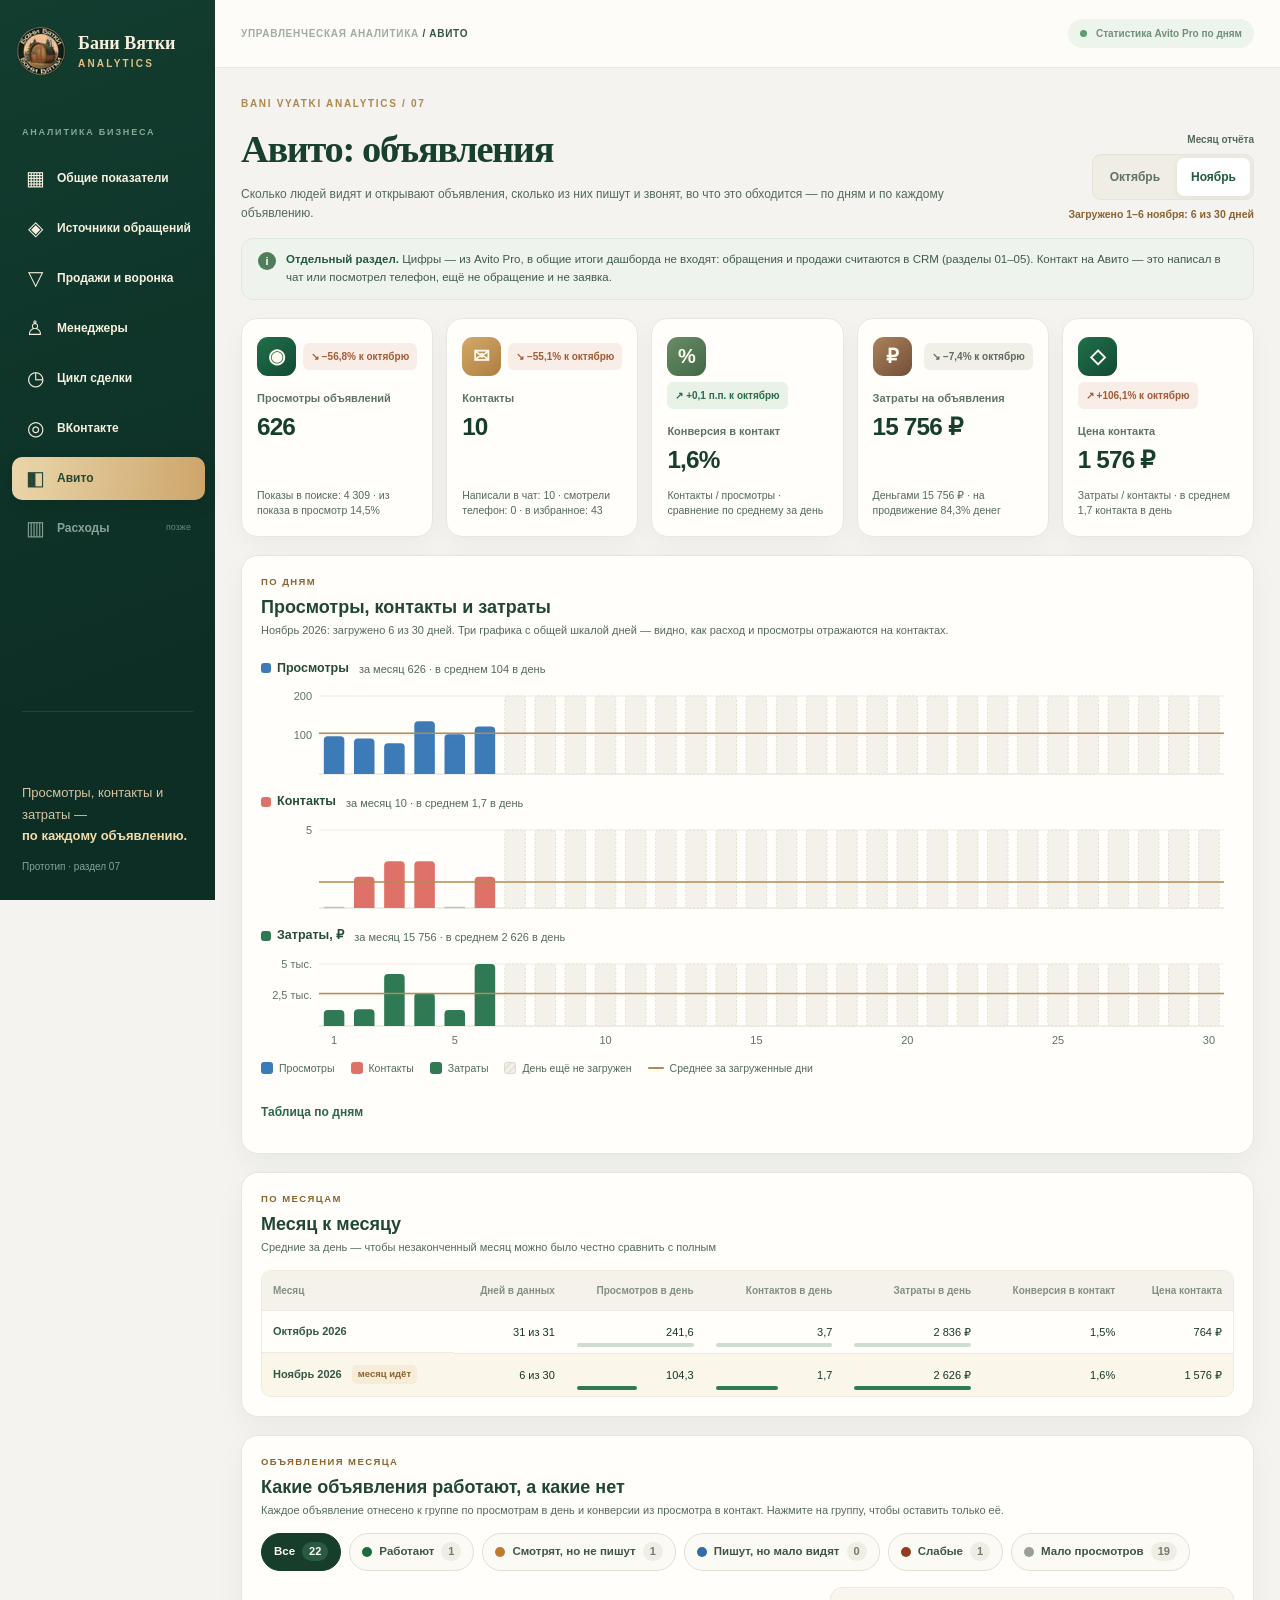
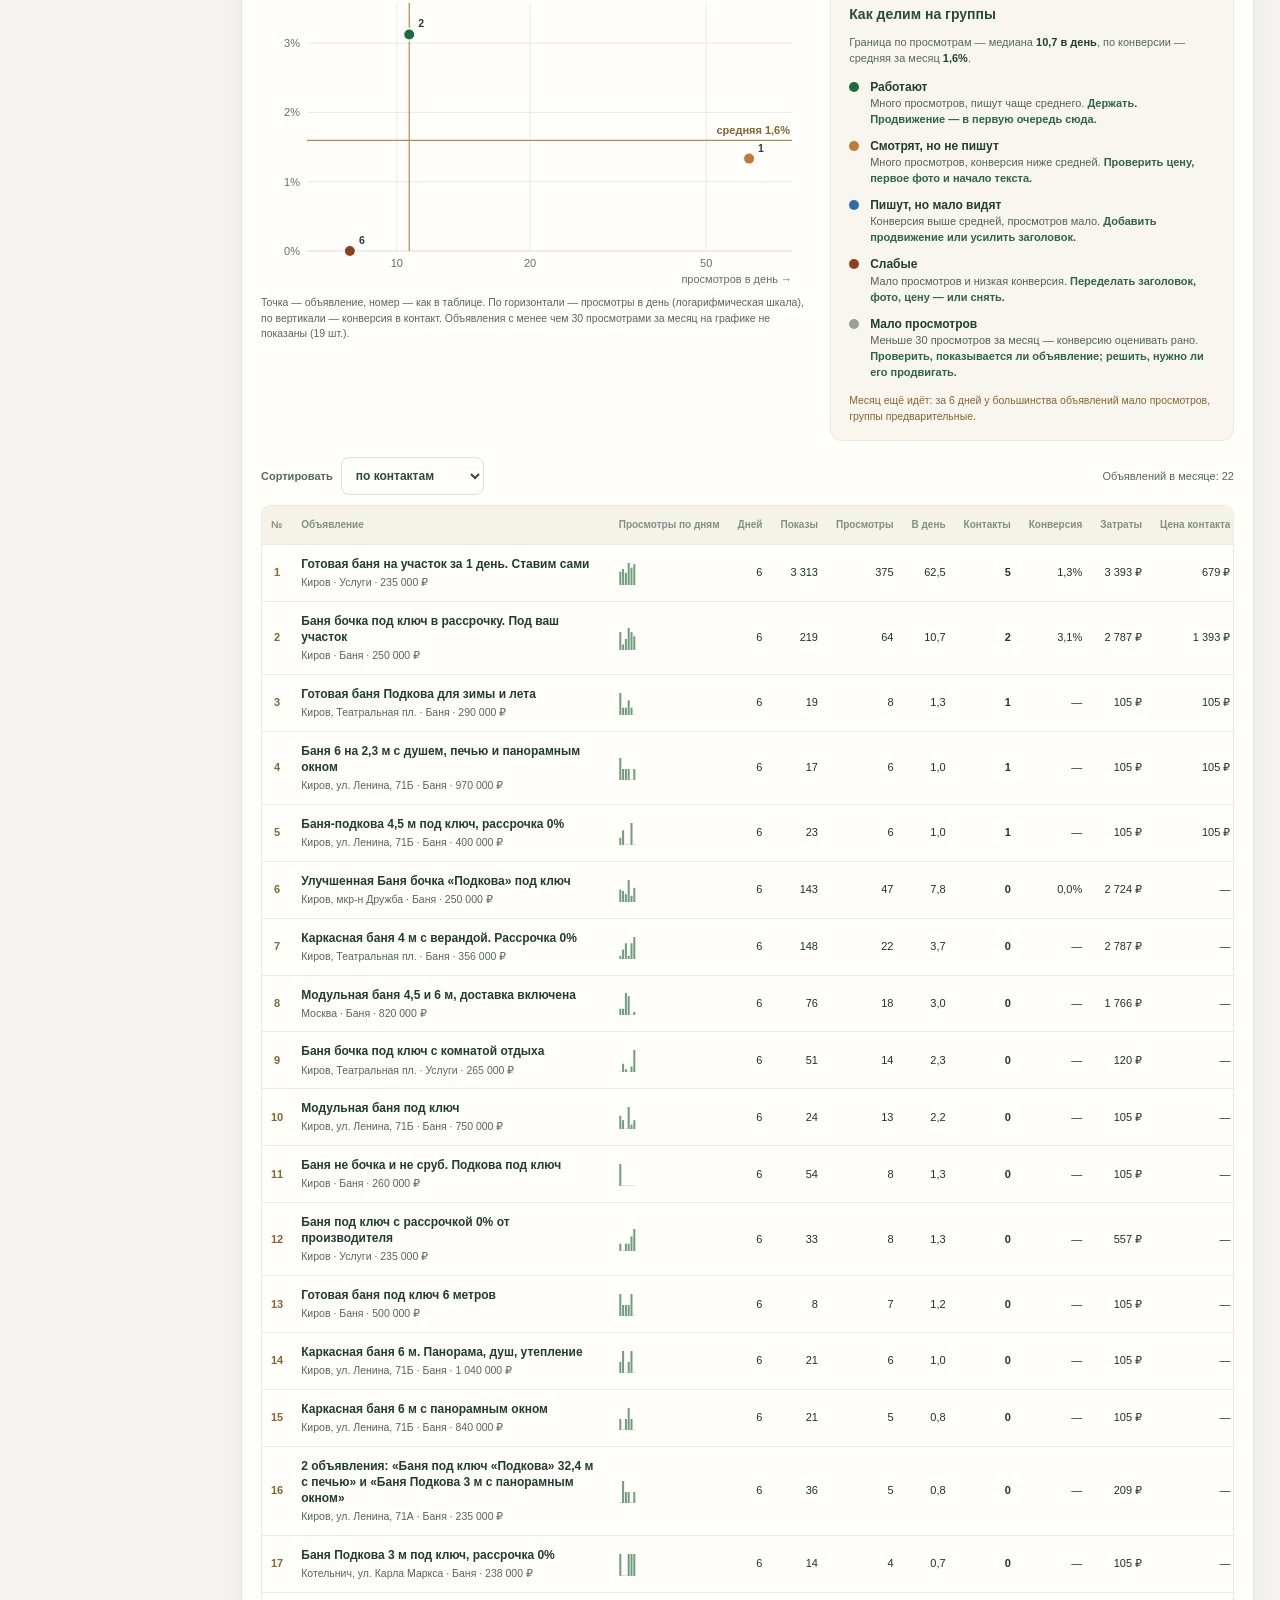
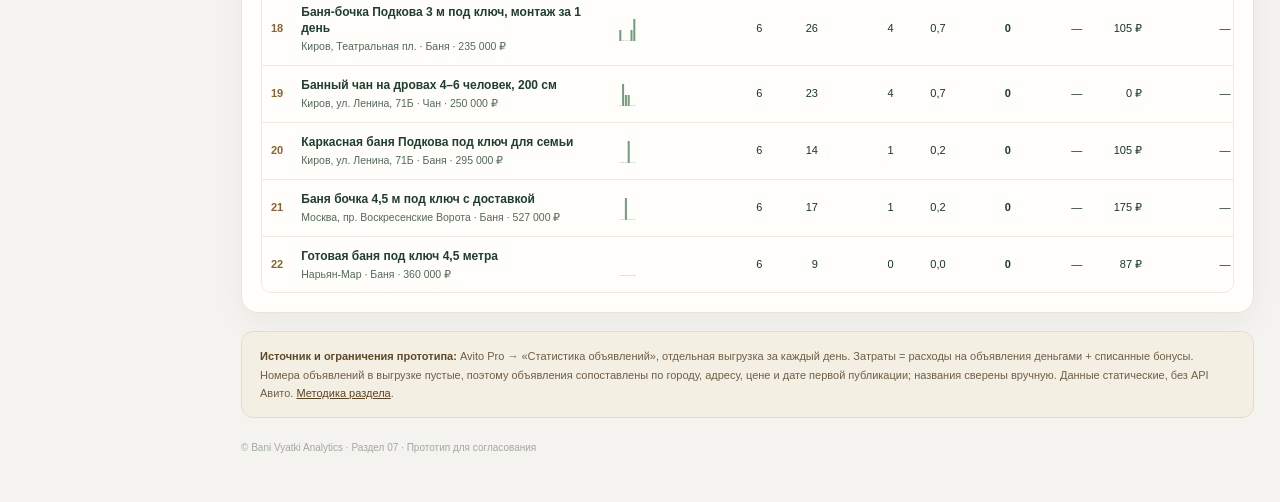
==== commit ebb3b695: "Авито: свои цвета графиков по дням — просмотры синие, контакты красные, затраты зелёные Co-Authored-" ====
--- a/avito.html
+++ b/avito.html
@@ -52,7 +52,7 @@
       <section class="av-panel av-daily" aria-labelledby="avDailyTitle">
         <div class="av-panel-header"><div><span class="av-kicker">ПО ДНЯМ</span><h2 id="avDailyTitle">Просмотры, контакты и затраты</h2><p id="avDailySubtitle">Три графика с общей шкалой дней: видно, как расход и просмотры отражаются на контактах</p></div></div>
         <div id="avDaily" class="av-daily-charts"></div>
-        <div class="av-legend"><span><i class="av-key bar"></i>Значение за день</span><span><i class="av-key empty"></i>День ещё не загружен</span><span><i class="av-key avg"></i>Среднее за загруженные дни</span></div>
+        <div class="av-legend"><span><i class="av-key views"></i>Просмотры</span><span><i class="av-key contacts"></i>Контакты</span><span><i class="av-key cost"></i>Затраты</span><span><i class="av-key empty"></i>День ещё не загружен</span><span><i class="av-key avg"></i>Среднее за загруженные дни</span></div>
         <details class="av-details"><summary>Таблица по дням</summary><div class="table-scroll" role="region" aria-label="Таблица показателей по дням" tabindex="0"><table id="avDailyTable"><thead><tr><th scope="col">День</th><th scope="col">Объявлений</th><th scope="col">Показы</th><th scope="col">Просмотры</th><th scope="col">Контакты</th><th scope="col">Чат / телефон</th><th scope="col">В избранное</th><th scope="col">Затраты, ₽</th><th scope="col">из них бонусами</th></tr></thead><tbody></tbody></table></div></details>
       </section>
 
--- a/avito.css
+++ b/avito.css
@@ -2,7 +2,9 @@
    Базовая оболочка — styles.css; токены — design-system.css; navigation.css подключается после этого файла.
    Раздел не зависит от стилей других разделов: компоненты описаны здесь с префиксом av-. */
 :root{
-  --av-bar:#2f7a55;--av-bar-active:#174b39;--av-empty-a:#f3f1ea;--av-empty-b:#e7e3d7;
+  --av-bar:#2f7a55;--av-bar-active:#174b39;
+  /* цвета графиков по дням: просмотры — синий, контакты — красный, затраты — зелёный (проверены на различимость) */
+  --av-views:#3d7bb8;--av-views-active:#2b5f93;--av-contacts:#de7268;--av-contacts-active:#b8524a;--av-cost:#2f7a55;--av-cost-active:#174b39;--av-empty-a:#f3f1ea;--av-empty-b:#e7e3d7;
   --av-grid:#ecebe3;--av-axis:#5f7363;--av-avg:#b48a4f;--av-cross:#f6ecd8;
 }
 
@@ -66,6 +68,14 @@
 .av-axis{font-size:11px;fill:var(--av-axis);font-family:var(--bv-font-body);font-variant-numeric:tabular-nums}
 .av-bar{fill:var(--av-bar)}
 .av-bar.is-active{fill:var(--av-bar-active)}
+.av-mini[data-metric="views"] .av-bar{fill:var(--av-views)}.av-mini[data-metric="views"] .av-bar.is-active{fill:var(--av-views-active)}
+.av-mini[data-metric="contacts"] .av-bar{fill:var(--av-contacts)}.av-mini[data-metric="contacts"] .av-bar.is-active{fill:var(--av-contacts-active)}
+.av-mini[data-metric="cost"] .av-bar{fill:var(--av-cost)}.av-mini[data-metric="cost"] .av-bar.is-active{fill:var(--av-cost-active)}
+.av-mini-title b{display:inline-flex;align-items:center;gap:6px}
+.av-mini-title b::before{content:"";width:10px;height:10px;border-radius:3px;background:var(--av-bar)}
+.av-mini[data-metric="views"] .av-mini-title b::before,.av-key.views{background:var(--av-views)}
+.av-mini[data-metric="contacts"] .av-mini-title b::before,.av-key.contacts{background:var(--av-contacts)}
+.av-mini[data-metric="cost"] .av-mini-title b::before,.av-key.cost{background:var(--av-cost)}
 .av-zero{stroke:#b9c4b8;stroke-width:1.5}
 .av-empty{fill:var(--av-empty-a);stroke:#e2ddd0;stroke-width:1;stroke-dasharray:2 2}
 .av-avg{stroke:var(--av-avg);stroke-width:1.5}
